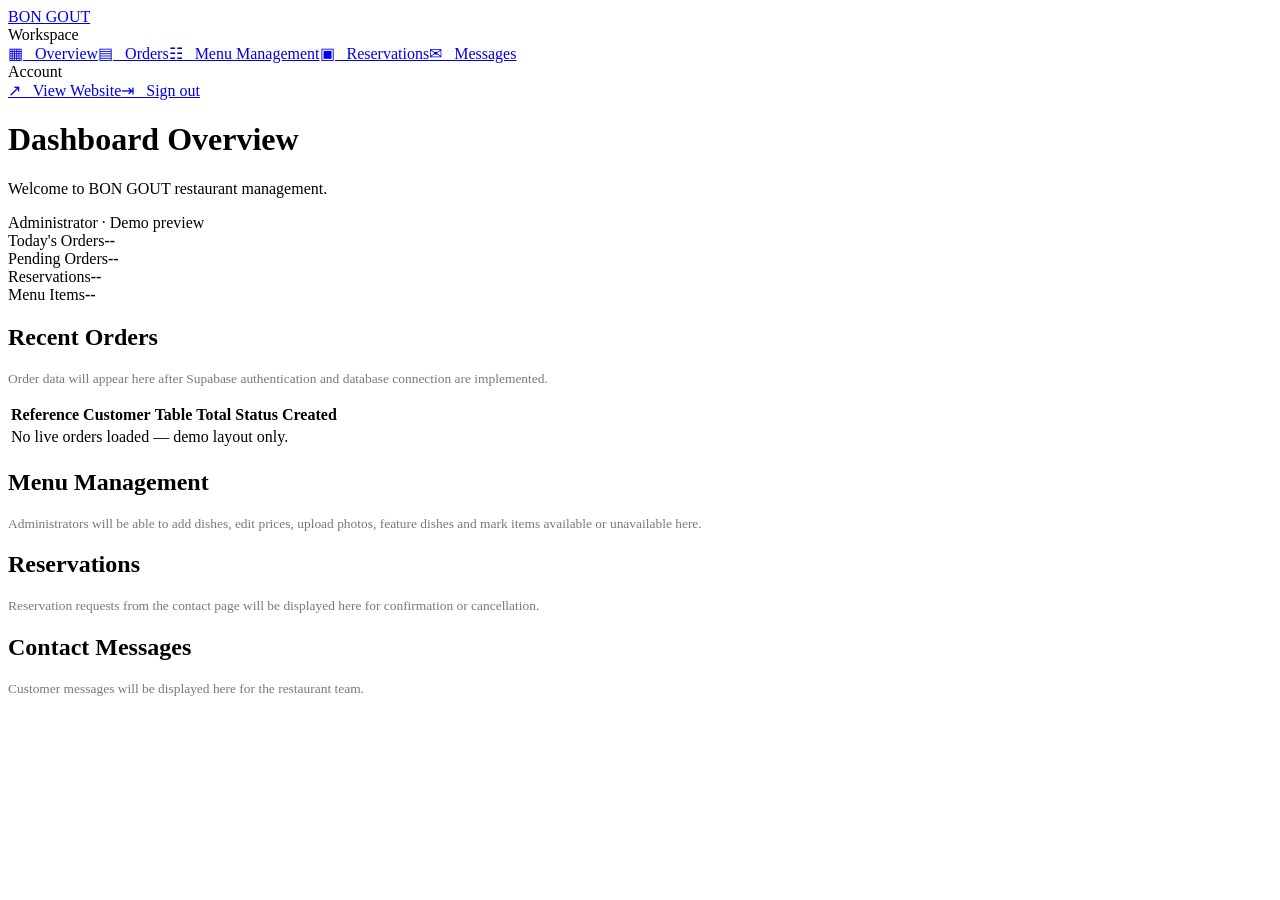
==== admin.html @ 7c9600f2 "Add files via upload" ====
<!DOCTYPE html>
<html lang="en"><head><meta charset="UTF-8"><meta name="viewport" content="width=device-width, initial-scale=1.0"><title>BON GOUT | Admin Dashboard</title><link rel="stylesheet" href="css/admin.css"></head><body>
<!-- This page is intentionally not linked from the customer navigation. Open /admin.html directly. -->
<div class="admin-shell">
<aside class="admin-sidebar"><a class="brand" href="index.html">BON <span>GOUT</span></a><div class="admin-label">Workspace</div><nav class="admin-nav"><a class="active" href="#overview">▦ &nbsp; Overview</a><a href="#orders">▤ &nbsp; Orders</a><a href="#menu">☷ &nbsp; Menu Management</a><a href="#reservations">▣ &nbsp; Reservations</a><a href="#messages">✉ &nbsp; Messages</a></nav><div class="admin-label">Account</div><nav class="admin-nav"><a href="index.html">↗ &nbsp; View Website</a><a href="admin.html">⇥ &nbsp; Sign out</a></nav></aside>
<main class="admin-main"><div class="admin-top"><div><h1>Dashboard Overview</h1><p>Welcome to BON GOUT restaurant management.</p></div><div class="admin-user">Administrator · Demo preview</div></div>
<section class="stats-grid"><article class="stat-card"><span>Today's Orders</span><strong>--</strong></article><article class="stat-card"><span>Pending Orders</span><strong>--</strong></article><article class="stat-card"><span>Reservations</span><strong>--</strong></article><article class="stat-card"><span>Menu Items</span><strong>--</strong></article></section>
<section class="admin-panel" id="orders"><h2>Recent Orders</h2><p style="color:#777b72;font-size:.84rem;margin-bottom:16px">Order data will appear here after Supabase authentication and database connection are implemented.</p><table class="admin-table"><thead><tr><th>Reference</th><th>Customer</th><th>Table</th><th>Total</th><th>Status</th><th>Created</th></tr></thead><tbody><tr><td colspan="6">No live orders loaded — demo layout only.</td></tr></tbody></table></section>
<section class="admin-panel" id="menu"><h2>Menu Management</h2><p style="color:#777b72;font-size:.84rem">Administrators will be able to add dishes, edit prices, upload photos, feature dishes and mark items available or unavailable here.</p></section>
<section class="admin-panel" id="reservations"><h2>Reservations</h2><p style="color:#777b72;font-size:.84rem">Reservation requests from the contact page will be displayed here for confirmation or cancellation.</p></section>
<section class="admin-panel" id="messages"><h2>Contact Messages</h2><p style="color:#777b72;font-size:.84rem">Customer messages will be displayed here for the restaurant team.</p></section>
</main></div></body></html>
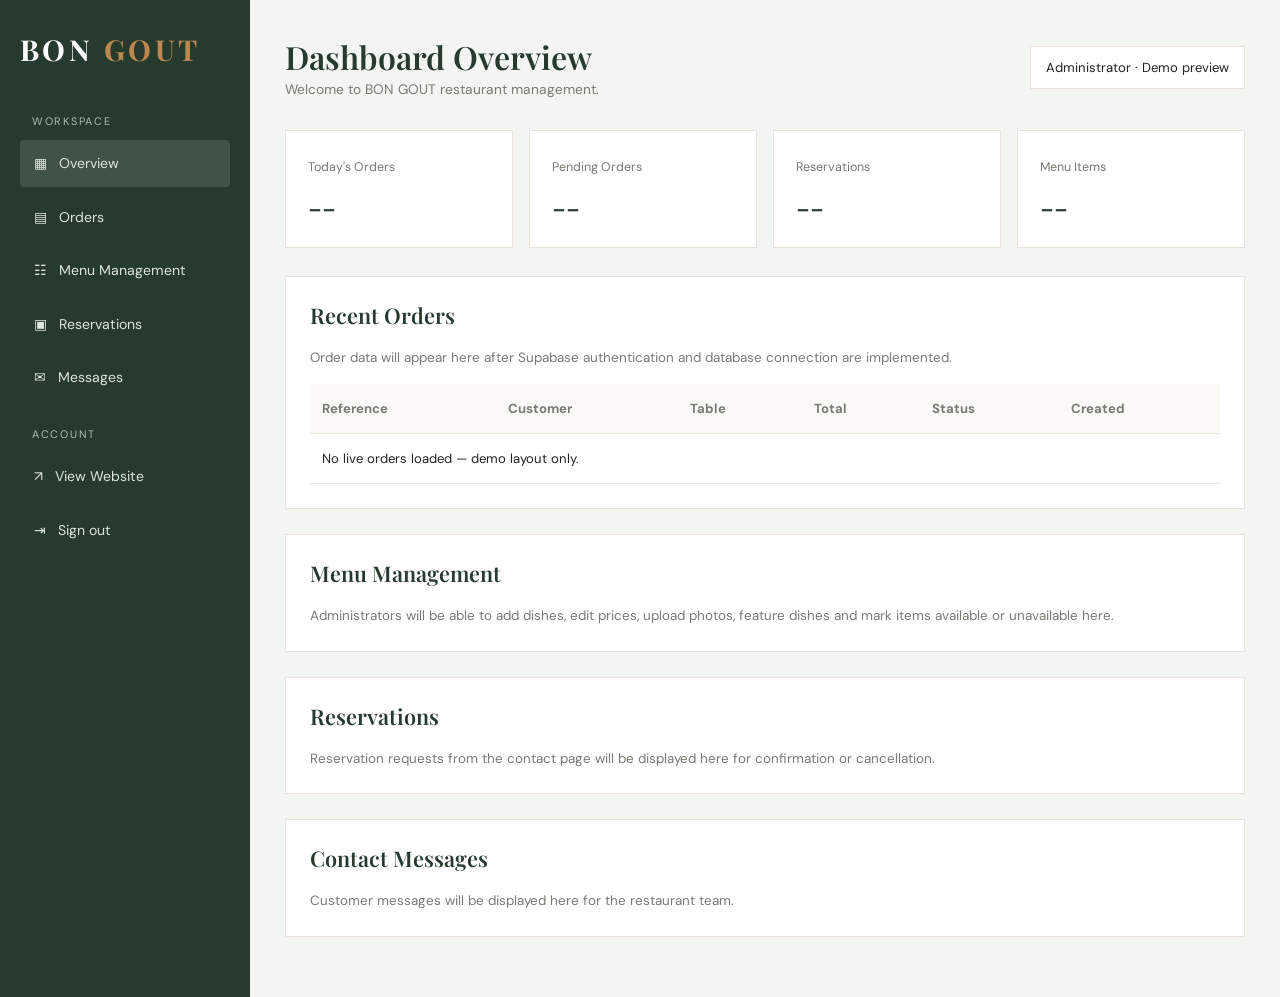
==== commit a201fbe0: "Update admin.html" ====
--- a/admin.html
+++ b/admin.html
@@ -1,5 +1,5 @@
 <!DOCTYPE html>
-<html lang="en"><head><meta charset="UTF-8"><meta name="viewport" content="width=device-width, initial-scale=1.0"><title>BON GOUT | Admin Dashboard</title><link rel="stylesheet" href="css/admin.css"></head><body>
+<html lang="en"><head><meta charset="UTF-8"><meta name="viewport" content="width=device-width, initial-scale=1.0"><title>BON GOUT | Admin Dashboard</title><link rel="stylesheet" href="admin.css"></head><body>
 <!-- This page is intentionally not linked from the customer navigation. Open /admin.html directly. -->
 <div class="admin-shell">
 <aside class="admin-sidebar"><a class="brand" href="index.html">BON <span>GOUT</span></a><div class="admin-label">Workspace</div><nav class="admin-nav"><a class="active" href="#overview">▦ &nbsp; Overview</a><a href="#orders">▤ &nbsp; Orders</a><a href="#menu">☷ &nbsp; Menu Management</a><a href="#reservations">▣ &nbsp; Reservations</a><a href="#messages">✉ &nbsp; Messages</a></nav><div class="admin-label">Account</div><nav class="admin-nav"><a href="index.html">↗ &nbsp; View Website</a><a href="admin.html">⇥ &nbsp; Sign out</a></nav></aside>
--- a/admin.css
+++ b/admin.css
@@ -0,0 +1,17 @@
+@import url('https://fonts.googleapis.com/css2?family=DM+Sans:wght@400;500;600;700&family=Playfair+Display:wght@500;600;700&display=swap');
+:root{--green:#263b2e;--gold:#bd8750;--cream:#f8f5ef;--ink:#20231f;--muted:#777b72;--line:#e9e3d9}
+*{box-sizing:border-box;margin:0;padding:0}body{font-family:'DM Sans',sans-serif;color:var(--ink);background:#f3f5f1;line-height:1.6}
+a{text-decoration:none;color:inherit}.brand{font:700 1.8rem 'Playfair Display',serif;letter-spacing:.12em;color:#fff}.brand span{color:var(--gold)}
+.admin-shell{min-height:100vh;display:grid;grid-template-columns:250px 1fr}.admin-sidebar{background:var(--green);color:#fff;padding:30px 20px}.admin-sidebar .brand{display:block;margin-bottom:45px}
+.admin-label{font-size:.68rem;color:#aebcaf;letter-spacing:.16em;text-transform:uppercase;margin:25px 12px 10px}.admin-nav{display:grid;gap:7px}.admin-nav a{padding:12px 14px;border-radius:4px;color:#dce4dc;font-size:.88rem}.admin-nav a.active,.admin-nav a:hover{background:rgba(255,255,255,.12)}
+.admin-main{padding:35px;min-width:0}.admin-top{display:flex;justify-content:space-between;align-items:center;gap:20px;margin-bottom:30px}.admin-top h1{font:600 2rem 'Playfair Display',serif;color:var(--green)}.admin-top p{color:var(--muted);font-size:.86rem}
+.admin-user{background:#fff;padding:10px 15px;border:1px solid var(--line);font-size:.82rem}.stats-grid{display:grid;grid-template-columns:repeat(4,1fr);gap:16px;margin-bottom:28px}.stat-card{background:#fff;border:1px solid var(--line);padding:22px}.stat-card span{font-size:.78rem;color:var(--muted)}.stat-card strong{display:block;font:600 1.8rem 'Playfair Display',serif;color:var(--green);margin-top:8px}
+.admin-panel{background:#fff;border:1px solid var(--line);padding:24px;margin-bottom:25px;overflow-x:auto}.admin-panel h2{font:600 1.35rem 'Playfair Display',serif;color:var(--green);margin-bottom:18px}
+.admin-table{width:100%;border-collapse:collapse;min-width:650px}.admin-table th,.admin-table td{text-align:left;padding:14px 12px;border-bottom:1px solid var(--line);font-size:.82rem}.admin-table th{color:var(--muted);background:#faf9f6}
+.status{display:inline-block;padding:5px 9px;border-radius:30px;font-size:.7rem;font-weight:700;background:#f5eadb;color:#986b35}.status.ready{background:#e5f1e8;color:#39704b}.status.preparing{background:#e8edf7;color:#4d6492}
+.btn{display:inline-block;background:var(--gold);border:0;color:white;padding:11px 17px;font-weight:700;border-radius:3px;cursor:pointer}.login-wrap{min-height:100vh;display:grid;place-items:center;padding:25px;background:linear-gradient(120deg,rgba(22,39,28,.92),rgba(22,39,28,.65)),url('https://images.unsplash.com/photo-1517248135467-4c7edcad34c4?auto=format&fit=crop&w=1600&q=85') center/cover}
+.login-card{width:min(440px,100%);background:#fff;padding:42px;box-shadow:0 18px 50px rgba(27,35,28,.1)}.login-card .brand{display:block;text-align:center;color:var(--green);margin-bottom:10px}.login-card h1{text-align:center;font:600 1.7rem 'Playfair Display',serif;color:var(--green)}.login-card>p{text-align:center;color:var(--muted);font-size:.86rem;margin:8px 0 28px}
+.field{display:flex;flex-direction:column;gap:7px;margin-bottom:16px}.field label{font-size:.82rem;font-weight:700}.field input{padding:13px 14px;border:1px solid #ddd8ce;background:#fffdf9}.login-card .btn{width:100%;font:700 .9rem 'DM Sans',sans-serif}
+@media(max-width:900px){.stats-grid{grid-template-columns:repeat(2,1fr)}.admin-shell{grid-template-columns:210px 1fr}}
+@media(max-width:700px){.admin-shell{grid-template-columns:1fr}.admin-sidebar{padding:18px}.admin-sidebar .brand{margin-bottom:15px}.admin-nav{display:flex;flex-wrap:wrap}.admin-label{display:none}.admin-main{padding:22px 16px}}
+@media(max-width:480px){.stats-grid{grid-template-columns:1fr 1fr;gap:9px}.stat-card{padding:15px}.stat-card strong{font-size:1.4rem}.login-card{padding:28px 22px}.admin-top{align-items:flex-start;flex-direction:column}}
